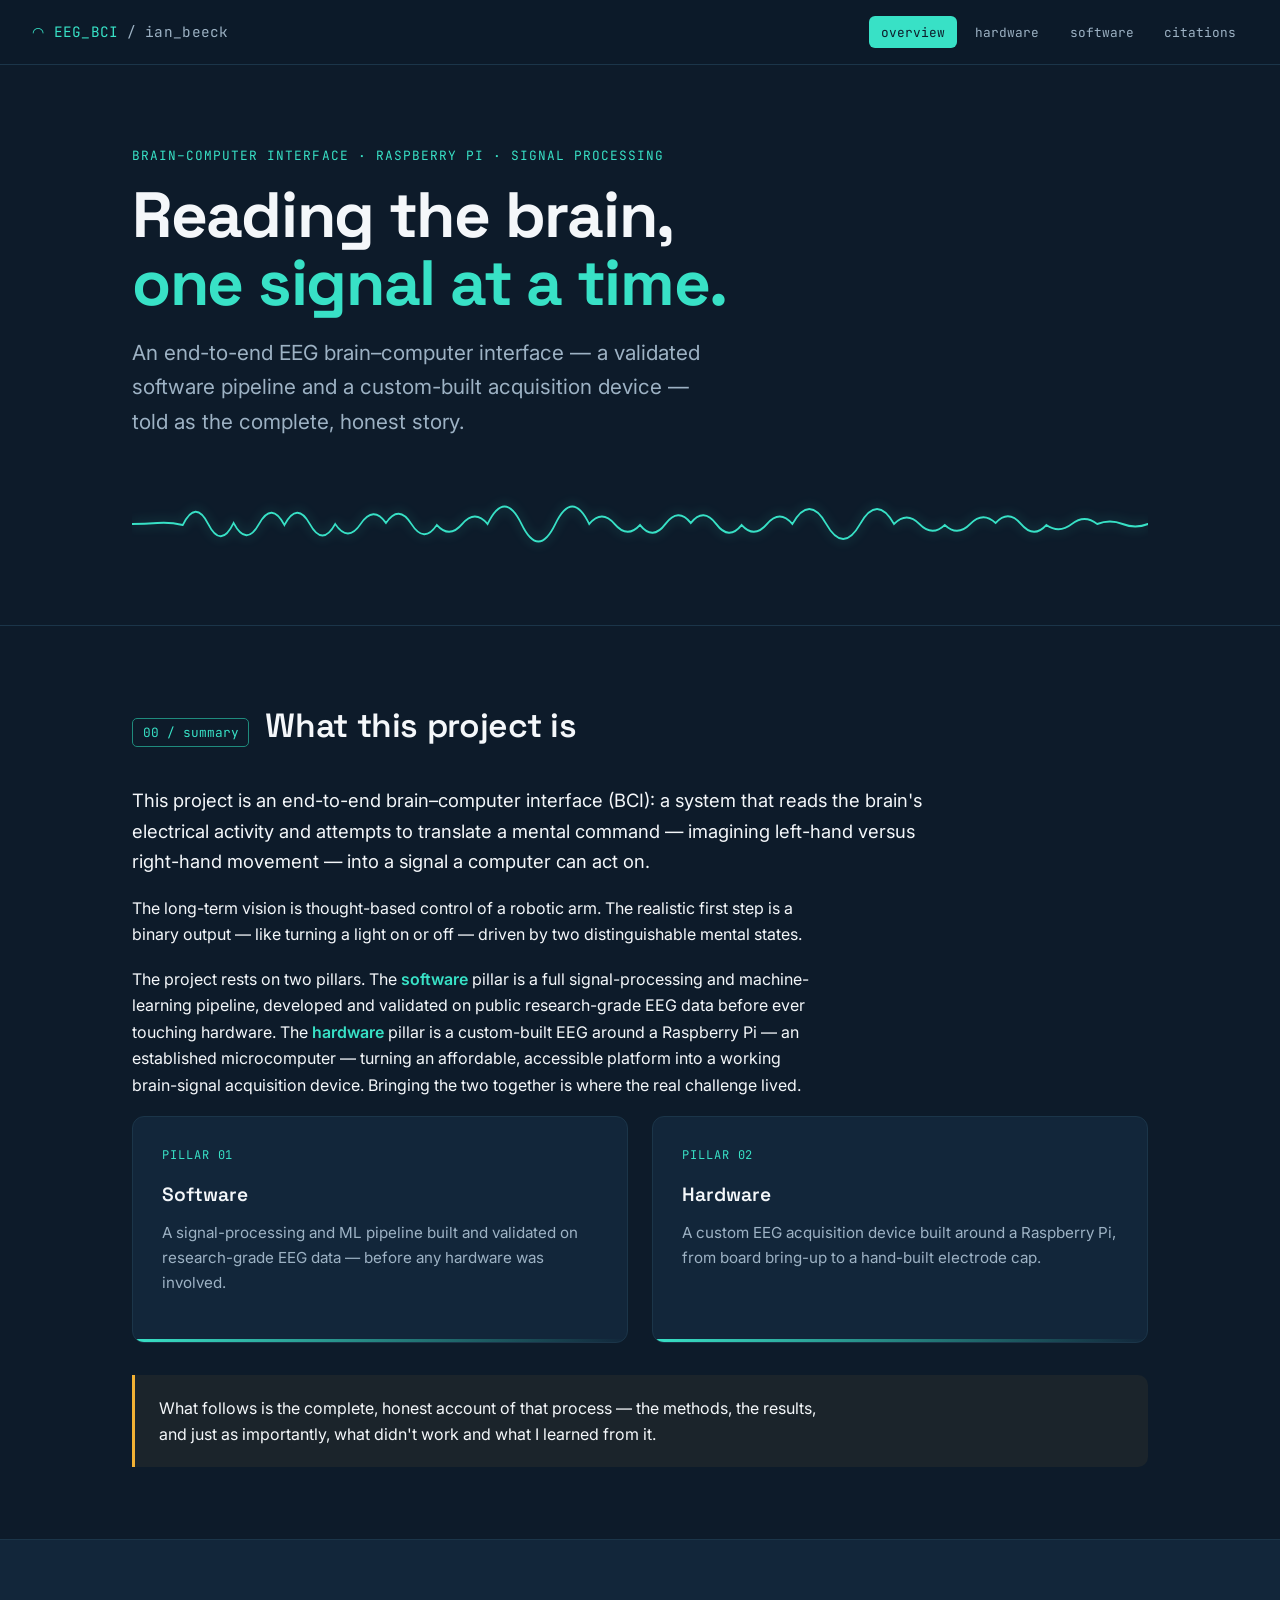
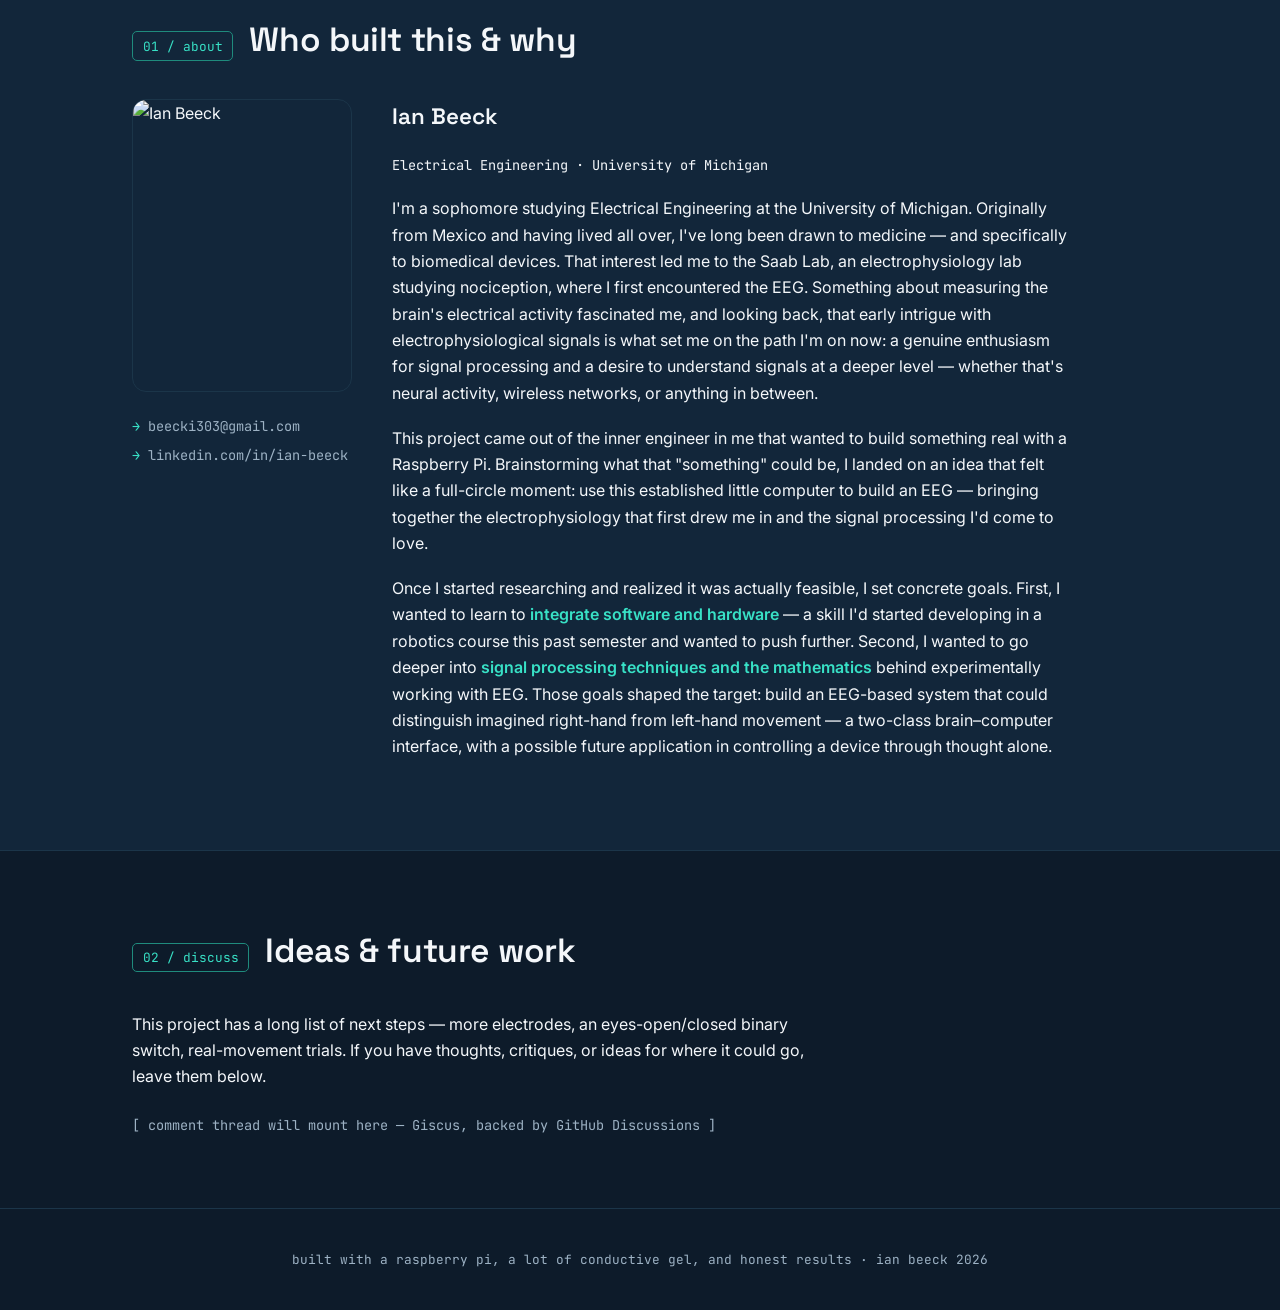
==== docs/index.html @ 904d2902 "Add BCI portfolio website" ====
<!DOCTYPE html>
<html lang="en">
<head>
<meta charset="UTF-8" />
<meta name="viewport" content="width=device-width, initial-scale=1.0" />
<title>Ian Beeck — Custom EEG Brain-Computer Interface</title>
<link rel="stylesheet" href="style.css" />
</head>
<body>

<!-- ===== Navigation ===== -->
<nav class="nav">
  <a class="nav__brand" href="index.html">◠ EEG_BCI <span>/ ian_beeck</span></a>
  <div class="nav__links">
    <a href="index.html" class="active">overview</a>
    <a href="hardware.html">hardware</a>
    <a href="software.html">software</a>
    <a href="citations.html">citations</a>
  </div>
</nav>

<!-- ===== Hero ===== -->
<header class="hero">
  <div class="wrap">
    <div class="hero__eyebrow">Brain–Computer Interface · Raspberry Pi · Signal Processing</div>
    <h1>Reading the brain,<br /><span class="accent">one signal at a time.</span></h1>
    <p class="hero__lead">
      An end-to-end EEG brain–computer interface — a validated software pipeline
      and a custom-built acquisition device — told as the complete, honest story.
    </p>
    <!-- EEG waveform motif: a hand-drawn "alpha rhythm" trace -->
    <svg class="wave" viewBox="0 0 1200 90" preserveAspectRatio="none" aria-hidden="true">
      <path d="M0,45 Q15,45 30,44 T60,46 Q75,20 90,45 T120,44
               Q135,68 150,45 T180,46 Q195,22 210,45 T240,45
               Q255,64 270,45 T300,44 Q315,25 330,45 T360,46
               Q375,60 390,45 T420,45 Q440,10 460,45 Q480,80 500,45
               T540,45 Q555,30 570,45 T600,46 Q615,62 630,45 T660,44
               Q675,28 690,45 T720,46 Q735,60 750,45 T780,45
               Q800,15 820,45 Q840,75 860,45 T900,45 Q915,32 930,45
               T960,46 Q975,58 990,45 T1020,44 Q1035,30 1050,45
               T1080,46 Q1095,55 1110,45 T1140,45 Q1155,40 1170,45 T1200,45" />
    </svg>
  </div>
</header>

<!-- ===== Project Summary ===== -->
<section id="summary">
  <div class="wrap">
    <div class="section-head">
      <span class="section-head__tag">00 / summary</span>
      <h2>What this project is</h2>
    </div>
    <div class="prose">
      <p class="lead">
        This project is an end-to-end brain–computer interface (BCI): a system
        that reads the brain's electrical activity and attempts to translate a
        mental command — imagining left-hand versus right-hand movement — into a
        signal a computer can act on.
      </p>
      <p>
        The long-term vision is thought-based control of a robotic arm. The
        realistic first step is a binary output — like turning a light on or off
        — driven by two distinguishable mental states.
      </p>
      <p>
        The project rests on two pillars. The <strong>software</strong> pillar is
        a full signal-processing and machine-learning pipeline, developed and
        validated on public research-grade EEG data before ever touching
        hardware. The <strong>hardware</strong> pillar is a custom-built EEG
        around a Raspberry Pi — an established microcomputer — turning an
        affordable, accessible platform into a working brain-signal acquisition
        device. Bringing the two together is where the real challenge lived.
      </p>

      <div class="pillars">
        <div class="pillar">
          <div class="pillar__label">Pillar 01</div>
          <h3>Software</h3>
          <p>A signal-processing and ML pipeline built and validated on
             research-grade EEG data — before any hardware was involved.</p>
        </div>
        <div class="pillar">
          <div class="pillar__label">Pillar 02</div>
          <h3>Hardware</h3>
          <p>A custom EEG acquisition device built around a Raspberry Pi,
             from board bring-up to a hand-built electrode cap.</p>
        </div>
      </div>

      <div class="callout">
        <p>What follows is the complete, honest account of that process — the
           methods, the results, and just as importantly, what didn't work and
           what I learned from it.</p>
      </div>
    </div>
  </div>
</section>

<!-- ===== About / Why ===== -->
<section id="about" style="background: var(--ink-2); border-top: 1px solid var(--ink-3); border-bottom: 1px solid var(--ink-3);">
  <div class="wrap">
    <div class="section-head">
      <span class="section-head__tag">01 / about</span>
      <h2>Who built this &amp; why</h2>
    </div>

    <div class="profile">
      <div>
        <img class="profile__photo" src="images/ian.jpg" alt="Ian Beeck" />
        <div class="contact">
          <a href="mailto:beecki303@gmail.com">beecki303@gmail.com</a>
          <a href="https://www.linkedin.com/in/ian-beeck/" target="_blank" rel="noopener">linkedin.com/in/ian-beeck</a>
        </div>
      </div>

      <div class="prose">
        <p class="profile__name">Ian Beeck</p>
        <p class="profile__role">Electrical Engineering · University of Michigan</p>

        <p>
          I'm a sophomore studying Electrical Engineering at the University of
          Michigan. Originally from Mexico and having lived all over, I've long
          been drawn to medicine — and specifically to biomedical devices. That
          interest led me to the Saab Lab, an electrophysiology lab studying
          nociception, where I first encountered the EEG. Something about
          measuring the brain's electrical activity fascinated me, and looking
          back, that early intrigue with electrophysiological signals is what set
          me on the path I'm on now: a genuine enthusiasm for signal processing
          and a desire to understand signals at a deeper level — whether that's
          neural activity, wireless networks, or anything in between.
        </p>
        <p>
          This project came out of the inner engineer in me that wanted to build
          something real with a Raspberry Pi. Brainstorming what that "something"
          could be, I landed on an idea that felt like a full-circle moment: use
          this established little computer to build an EEG — bringing together the
          electrophysiology that first drew me in and the signal processing I'd
          come to love.
        </p>
        <p>
          Once I started researching and realized it was actually feasible, I set
          concrete goals. First, I wanted to learn to <strong>integrate software
          and hardware</strong> — a skill I'd started developing in a robotics
          course this past semester and wanted to push further. Second, I wanted
          to go deeper into <strong>signal processing techniques and the
          mathematics</strong> behind experimentally working with EEG. Those
          goals shaped the target: build an EEG-based system that could
          distinguish imagined right-hand from left-hand movement — a two-class
          brain–computer interface, with a possible future application in
          controlling a device through thought alone.
        </p>
      </div>
    </div>
  </div>
</section>

<!-- ===== Comments ===== -->
<section id="discuss">
  <div class="wrap">
    <div class="section-head">
      <span class="section-head__tag">02 / discuss</span>
      <h2>Ideas &amp; future work</h2>
    </div>
    <div class="prose comments-intro">
      <p>This project has a long list of next steps — more electrodes, an
         eyes-open/closed binary switch, real-movement trials. If you have
         thoughts, critiques, or ideas for where it could go, leave them below.</p>
    </div>
    <!-- Giscus comment widget mounts here (configured once Discussions is enabled) -->
    <div id="giscus-comments">
      <p style="font-family: var(--font-mono); font-size: 0.85rem; color: var(--muted);">
        [ comment thread will mount here — Giscus, backed by GitHub Discussions ]
      </p>
    </div>
  </div>
</section>

<footer>
  <div class="wrap">
    built with a raspberry pi, a lot of conductive gel, and honest results · ian beeck 2026
  </div>
</footer>

</body>
</html>
---- docs/style.css ----
/* ============================================================
   Custom EEG BCI Portfolio — shared styles
   Design direction: "lab instrument meets personal portfolio"
   Deep ink base, signal-trace cyan accent, EEG waveform motif,
   clean technical typography.
   ============================================================ */

@import url('https://fonts.googleapis.com/css2?family=Space+Grotesk:wght@400;500;600;700&family=Inter:wght@400;500;600&family=JetBrains+Mono:wght@400;500&display=swap');

:root {
  --ink:        #0d1b2a;   /* deep navy base */
  --ink-2:      #12263a;   /* raised panel */
  --ink-3:      #1b3549;   /* borders / lines */
  --paper:      #f4f7fa;   /* light text */
  --muted:      #9db2c4;   /* secondary text */
  --trace:      #38e1c6;   /* signal-trace cyan (primary accent) */
  --trace-dim:  #1f8b7d;
  --amber:      #f2b134;   /* secondary accent (highlights) */
  --coral:      #ff6b6b;   /* used sparingly for "what didn't work" honesty */

  --font-display: 'Space Grotesk', system-ui, sans-serif;
  --font-body: 'Inter', system-ui, sans-serif;
  --font-mono: 'JetBrains Mono', ui-monospace, monospace;

  --maxw: 1080px;
}

* { box-sizing: border-box; margin: 0; padding: 0; }

html { scroll-behavior: smooth; }

body {
  background: var(--ink);
  color: var(--paper);
  font-family: var(--font-body);
  line-height: 1.65;
  -webkit-font-smoothing: antialiased;
  overflow-x: hidden;
}

/* ---------- Top navigation ---------- */
.nav {
  position: sticky;
  top: 0;
  z-index: 50;
  display: flex;
  align-items: center;
  justify-content: space-between;
  padding: 1rem 2rem;
  background: rgba(13, 27, 42, 0.82);
  backdrop-filter: blur(10px);
  border-bottom: 1px solid var(--ink-3);
}
.nav__brand {
  font-family: var(--font-mono);
  font-size: 0.9rem;
  letter-spacing: 0.02em;
  color: var(--trace);
  text-decoration: none;
  display: flex;
  align-items: center;
  gap: 0.5rem;
}
.nav__brand span { color: var(--muted); }
.nav__links { display: flex; gap: 0.4rem; flex-wrap: wrap; }
.nav__links a {
  font-family: var(--font-mono);
  font-size: 0.8rem;
  color: var(--muted);
  text-decoration: none;
  padding: 0.35rem 0.75rem;
  border-radius: 6px;
  transition: color 0.2s, background 0.2s;
}
.nav__links a:hover { color: var(--paper); background: var(--ink-2); }
.nav__links a.active { color: var(--ink); background: var(--trace); }

/* ---------- Layout ---------- */
.wrap { max-width: var(--maxw); margin: 0 auto; padding: 0 2rem; }
section { padding: 4.5rem 0; }

/* ---------- Hero ---------- */
.hero {
  position: relative;
  padding: 5rem 0 3.5rem;
  border-bottom: 1px solid var(--ink-3);
  overflow: hidden;
}
.hero__eyebrow {
  font-family: var(--font-mono);
  font-size: 0.8rem;
  color: var(--trace);
  letter-spacing: 0.08em;
  text-transform: uppercase;
  margin-bottom: 1rem;
}
.hero h1 {
  font-family: var(--font-display);
  font-weight: 700;
  font-size: clamp(2.2rem, 6vw, 4rem);
  line-height: 1.05;
  letter-spacing: -0.02em;
  margin-bottom: 1.2rem;
}
.hero h1 .accent { color: var(--trace); }
.hero__lead {
  font-size: clamp(1.05rem, 2vw, 1.3rem);
  color: var(--muted);
  max-width: 46ch;
}

/* EEG waveform motif in hero */
.wave {
  width: 100%;
  height: 90px;
  margin-top: 2.5rem;
  display: block;
}
.wave path {
  fill: none;
  stroke: var(--trace);
  stroke-width: 2;
  stroke-linecap: round;
  filter: drop-shadow(0 0 6px rgba(56, 225, 198, 0.4));
  stroke-dasharray: 2400;
  stroke-dashoffset: 2400;
  animation: trace 3.5s ease-out forwards;
}
@keyframes trace { to { stroke-dashoffset: 0; } }

/* ---------- Section headings ---------- */
.section-head {
  display: flex;
  align-items: baseline;
  gap: 1rem;
  margin-bottom: 2rem;
}
.section-head__tag {
  font-family: var(--font-mono);
  font-size: 0.8rem;
  color: var(--trace);
  border: 1px solid var(--trace-dim);
  border-radius: 5px;
  padding: 0.2rem 0.6rem;
  white-space: nowrap;
}
.section-head h2 {
  font-family: var(--font-display);
  font-weight: 600;
  font-size: clamp(1.5rem, 3vw, 2.1rem);
  letter-spacing: -0.01em;
}

/* ---------- Prose ---------- */
.prose p { margin-bottom: 1.15rem; color: var(--paper); max-width: 68ch; }
.prose p.lead { font-size: 1.15rem; color: var(--paper); }
.prose strong { color: var(--trace); font-weight: 600; }
.prose .honest { color: var(--amber); font-weight: 500; }

/* ---------- About / profile ---------- */
.profile {
  display: grid;
  grid-template-columns: 220px 1fr;
  gap: 2.5rem;
  align-items: start;
}
.profile__photo {
  width: 100%;
  border-radius: 14px;
  border: 1px solid var(--ink-3);
  display: block;
  aspect-ratio: 3 / 4;
  object-fit: cover;
}
.profile__name {
  font-family: var(--font-display);
  font-weight: 600;
  font-size: 1.4rem;
  margin-bottom: 0.2rem;
}
.profile__role {
  font-family: var(--font-mono);
  font-size: 0.85rem;
  color: var(--trace);
  margin-bottom: 1.2rem;
}
.contact {
  display: flex;
  flex-direction: column;
  gap: 0.4rem;
  margin-top: 1.4rem;
  font-family: var(--font-mono);
  font-size: 0.85rem;
}
.contact a { color: var(--muted); text-decoration: none; transition: color 0.2s; }
.contact a:hover { color: var(--trace); }
.contact a::before { content: "→ "; color: var(--trace); }

/* ---------- Pillars ---------- */
.pillars {
  display: grid;
  grid-template-columns: 1fr 1fr;
  gap: 1.5rem;
  margin-top: 1rem;
}
.pillar {
  background: var(--ink-2);
  border: 1px solid var(--ink-3);
  border-radius: 12px;
  padding: 1.8rem;
  position: relative;
  overflow: hidden;
}
.pillar__label {
  font-family: var(--font-mono);
  font-size: 0.75rem;
  text-transform: uppercase;
  letter-spacing: 0.08em;
  color: var(--trace);
  margin-bottom: 0.8rem;
}
.pillar h3 {
  font-family: var(--font-display);
  font-size: 1.2rem;
  font-weight: 600;
  margin-bottom: 0.6rem;
}
.pillar p { color: var(--muted); font-size: 0.95rem; }
.pillar::after {
  content: "";
  position: absolute;
  left: 0; bottom: 0;
  height: 3px; width: 100%;
  background: linear-gradient(90deg, var(--trace), transparent);
}

/* ---------- Honesty callout ---------- */
.callout {
  border-left: 3px solid var(--amber);
  background: rgba(242, 177, 52, 0.06);
  padding: 1.2rem 1.5rem;
  border-radius: 0 10px 10px 0;
  margin-top: 2rem;
}
.callout p { color: var(--paper); margin: 0; }

/* ---------- Comments ---------- */
.comments-intro { margin-bottom: 1.5rem; }

/* ---------- Footer ---------- */
footer {
  border-top: 1px solid var(--ink-3);
  padding: 2.5rem 0;
  color: var(--muted);
  font-family: var(--font-mono);
  font-size: 0.8rem;
  text-align: center;
}

/* ---------- Responsive ---------- */
@media (max-width: 720px) {
  .profile { grid-template-columns: 1fr; }
  .profile__photo { max-width: 220px; }
  .pillars { grid-template-columns: 1fr; }
  .nav { padding: 0.8rem 1rem; flex-direction: column; gap: 0.6rem; }
  .wrap { padding: 0 1.2rem; }
}

/* ---------- Reduced motion ---------- */
@media (prefers-reduced-motion: reduce) {
  .wave path { animation: none; stroke-dashoffset: 0; }
  html { scroll-behavior: auto; }
}

/* ============================================================
   Hardware page
   ============================================================ */

/* Wide labeled figure */
.figure { margin-top: 1.5rem; }
.figure img {
  width: 100%;
  border-radius: 12px;
  border: 1px solid var(--ink-3);
  display: block;
}
.figure figcaption {
  font-family: var(--font-mono);
  font-size: 0.8rem;
  color: var(--muted);
  margin-top: 0.8rem;
  text-align: center;
}
.figure--wide img { max-height: 560px; object-fit: contain; background: var(--ink); }

/* Component grid: two columns, color-coded boxes */
.components-grid {
  display: grid;
  grid-template-columns: 1fr 1fr;
  gap: 1.5rem;
  margin-top: 1.5rem;
}
.comp {
  background: var(--ink);
  border: 1px solid var(--ink-3);
  border-radius: 14px;
  overflow: hidden;
  display: flex;
  flex-direction: column;
  border-top: 3px solid var(--trace);   /* default accent, overridden per-type */
}
.comp__media {
  background: #0a1521;
  border-bottom: 1px solid var(--ink-3);
}
.comp__media img {
  width: 100%;
  height: 240px;
  object-fit: cover;
  display: block;
}
.comp__body { padding: 1.5rem; }
.comp__tag {
  font-family: var(--font-mono);
  font-size: 0.72rem;
  text-transform: uppercase;
  letter-spacing: 0.08em;
  margin-bottom: 0.6rem;
}
.comp h3 {
  font-family: var(--font-display);
  font-size: 1.2rem;
  font-weight: 600;
  margin-bottom: 0.6rem;
}
.comp p { color: var(--muted); font-size: 0.95rem; }
.comp .mono { font-family: var(--font-mono); color: var(--paper); font-size: 0.9em; }
.comp p strong { color: var(--paper); font-weight: 600; }

/* Per-component color coding (top border + tag color) */
.comp--electrodes { border-top-color: var(--amber); }
.comp--electrodes .comp__tag { color: var(--amber); }
.comp--pieeg { border-top-color: var(--trace); }
.comp--pieeg .comp__tag { color: var(--trace); }
.comp--pi { border-top-color: #7aa2f7; }
.comp--pi .comp__tag { color: #7aa2f7; }
.comp--cap { border-top-color: var(--coral); }
.comp--cap .comp__tag { color: var(--coral); }

/* Build narrative */
.build-steps .step-h {
  font-family: var(--font-display);
  font-size: 1.15rem;
  font-weight: 600;
  color: var(--trace);
  margin: 2rem 0 0.7rem;
}
.build-steps .step-h:first-child { margin-top: 0.5rem; }
.honest-strong { color: var(--amber); }
.honest-good {
  font-family: var(--font-mono);
  font-size: 0.85rem;
  color: var(--trace);
  text-transform: uppercase;
  letter-spacing: 0.05em;
}
.honest-bad {
  font-family: var(--font-mono);
  font-size: 0.85rem;
  color: var(--coral);
  text-transform: uppercase;
  letter-spacing: 0.05em;
}
.inline-link { color: var(--trace); text-decoration: none; border-bottom: 1px solid var(--trace-dim); }
.inline-link:hover { border-bottom-color: var(--trace); }

@media (max-width: 720px) {
  .components-grid { grid-template-columns: 1fr; }
  .comp__media img { height: 200px; }
}

/* ============================================================
   Software page
   ============================================================ */

/* Two-up subcards (data sources) */
.subgrid {
  display: grid;
  grid-template-columns: 1fr 1fr;
  gap: 1.5rem;
  margin-top: 1.5rem;
}
.subcard {
  background: var(--ink-2);
  border: 1px solid var(--ink-3);
  border-radius: 12px;
  padding: 1.6rem;
  border-left: 3px solid var(--trace);
}
.subcard__tag {
  font-family: var(--font-mono);
  font-size: 0.72rem;
  text-transform: uppercase;
  letter-spacing: 0.06em;
  color: var(--trace);
  margin-bottom: 0.6rem;
}
.subcard h3 {
  font-family: var(--font-display);
  font-size: 1.15rem;
  font-weight: 600;
  margin-bottom: 0.5rem;
}
.subcard p { color: var(--muted); font-size: 0.95rem; }
.subcard .mono { font-family: var(--font-mono); color: var(--paper); font-size: 0.9em; }

/* On ink-2 sections, subcards need a darker base to separate */
#pipeline .subcard { background: var(--ink); }

/* Code blocks — styled like a code editor, distinct from the page */
.code {
  margin: 1.8rem 0;
  border: 1px solid #24445e;
  border-radius: 12px;
  overflow: hidden;
  background: #071019;                 /* darker than page — reads as "terminal/editor" */
  box-shadow: 0 12px 32px rgba(0, 0, 0, 0.35);
}
.code__head {
  display: flex;
  align-items: center;
  gap: 0.8rem;
  font-family: var(--font-mono);
  font-size: 0.78rem;
  color: var(--muted);
  padding: 0.7rem 1rem;
  background: #0d1a26;
  border-bottom: 1px solid #24445e;
}
/* traffic-light window dots */
.code__dots { display: flex; gap: 0.4rem; }
.code__dots i {
  width: 11px; height: 11px; border-radius: 50%; display: block;
}
.code__dots i:nth-child(1) { background: #ff5f57; }
.code__dots i:nth-child(2) { background: #febc2e; }
.code__dots i:nth-child(3) { background: #28c840; }
.code__file { color: #cfe3ee; }
.code__lang {
  margin-left: auto;
  font-size: 0.72rem;
  text-transform: uppercase;
  letter-spacing: 0.08em;
  color: var(--trace);
  border: 1px solid var(--trace-dim);
  border-radius: 4px;
  padding: 0.1rem 0.5rem;
}
.code pre {
  margin: 0;
  padding: 1.3rem 1.4rem;
  overflow-x: auto;
}
.code code {
  font-family: var(--font-mono);
  font-size: 0.82rem;
  line-height: 1.7;
  color: #b9d2e2;
}
.code pre::-webkit-scrollbar { height: 8px; }
.code pre::-webkit-scrollbar-thumb { background: #24445e; border-radius: 4px; }

/* --- Python syntax highlighting (token classes) --- */
.tok-kw   { color: #ff9d6f; }   /* keywords: import, for, def, if */
.tok-str  { color: #7fe3b0; }   /* strings */
.tok-num  { color: #f2b134; }   /* numbers */
.tok-com  { color: #5f7a8c; font-style: italic; }  /* comments */
.tok-fn   { color: #6fd3e1; }   /* function / attribute calls */
.tok-bi   { color: #c39bff; }   /* builtins / modules */

/* figures on software use contain so full plots show */
#classify .figure img, #results .figure img {
  background: #fff;
  padding: 0.5rem;
  object-fit: contain;
  max-height: 620px;
}

sup a { text-decoration: none; }

@media (max-width: 720px) {
  .subgrid { grid-template-columns: 1fr; }
  .code code { font-size: 0.72rem; }
}

/* ============================================================
   Citations page
   ============================================================ */
.refs { list-style: none; margin-top: 1.5rem; display: flex; flex-direction: column; gap: 1rem; }
.ref {
  display: grid;
  grid-template-columns: 160px 1fr;
  gap: 1.5rem;
  background: var(--ink);
  border: 1px solid var(--ink-3);
  border-radius: 12px;
  padding: 1.4rem 1.6rem;
}
#learning .ref { background: var(--ink); }
.ref__type {
  font-family: var(--font-mono);
  font-size: 0.72rem;
  text-transform: uppercase;
  letter-spacing: 0.06em;
  color: var(--trace);
  padding-top: 0.2rem;
}
.ref__body h3 {
  font-family: var(--font-display);
  font-size: 1.05rem;
  font-weight: 600;
  margin-bottom: 0.4rem;
}
.ref__body p { color: var(--muted); font-size: 0.92rem; margin-bottom: 0.5rem; }
.ref__note { color: var(--amber); font-family: var(--font-mono); font-size: 0.8rem; }
.ref__link {
  font-family: var(--font-mono);
  font-size: 0.8rem;
  color: var(--trace);
  text-decoration: none;
  border-bottom: 1px solid var(--trace-dim);
}
.ref__link:hover { color: var(--paper); }

/* tool grid */
.toolgrid {
  display: grid;
  grid-template-columns: repeat(auto-fill, minmax(230px, 1fr));
  gap: 1rem;
  margin-top: 1.5rem;
}
.tool {
  background: var(--ink-2);
  border: 1px solid var(--ink-3);
  border-radius: 10px;
  padding: 1.2rem;
  border-top: 2px solid var(--trace);
}
.tool h4 { font-family: var(--font-display); font-size: 1rem; margin-bottom: 0.4rem; }
.tool p { color: var(--muted); font-size: 0.85rem; margin-bottom: 0.6rem; }
.tool a { font-family: var(--font-mono); font-size: 0.78rem; color: var(--trace); text-decoration: none; }
.tool a:hover { color: var(--paper); }

/* function list */
.funclist { list-style: none; margin-top: 1rem; display: flex; flex-direction: column; gap: 0.5rem; }
.funclist li { color: var(--muted); font-size: 0.92rem; }
.funclist .mono { font-family: var(--font-mono); color: var(--paper); }
.funclist a { color: var(--trace); text-decoration: none; }
.funclist a:hover { text-decoration: underline; }

@media (max-width: 720px) {
  .ref { grid-template-columns: 1fr; gap: 0.5rem; }
}
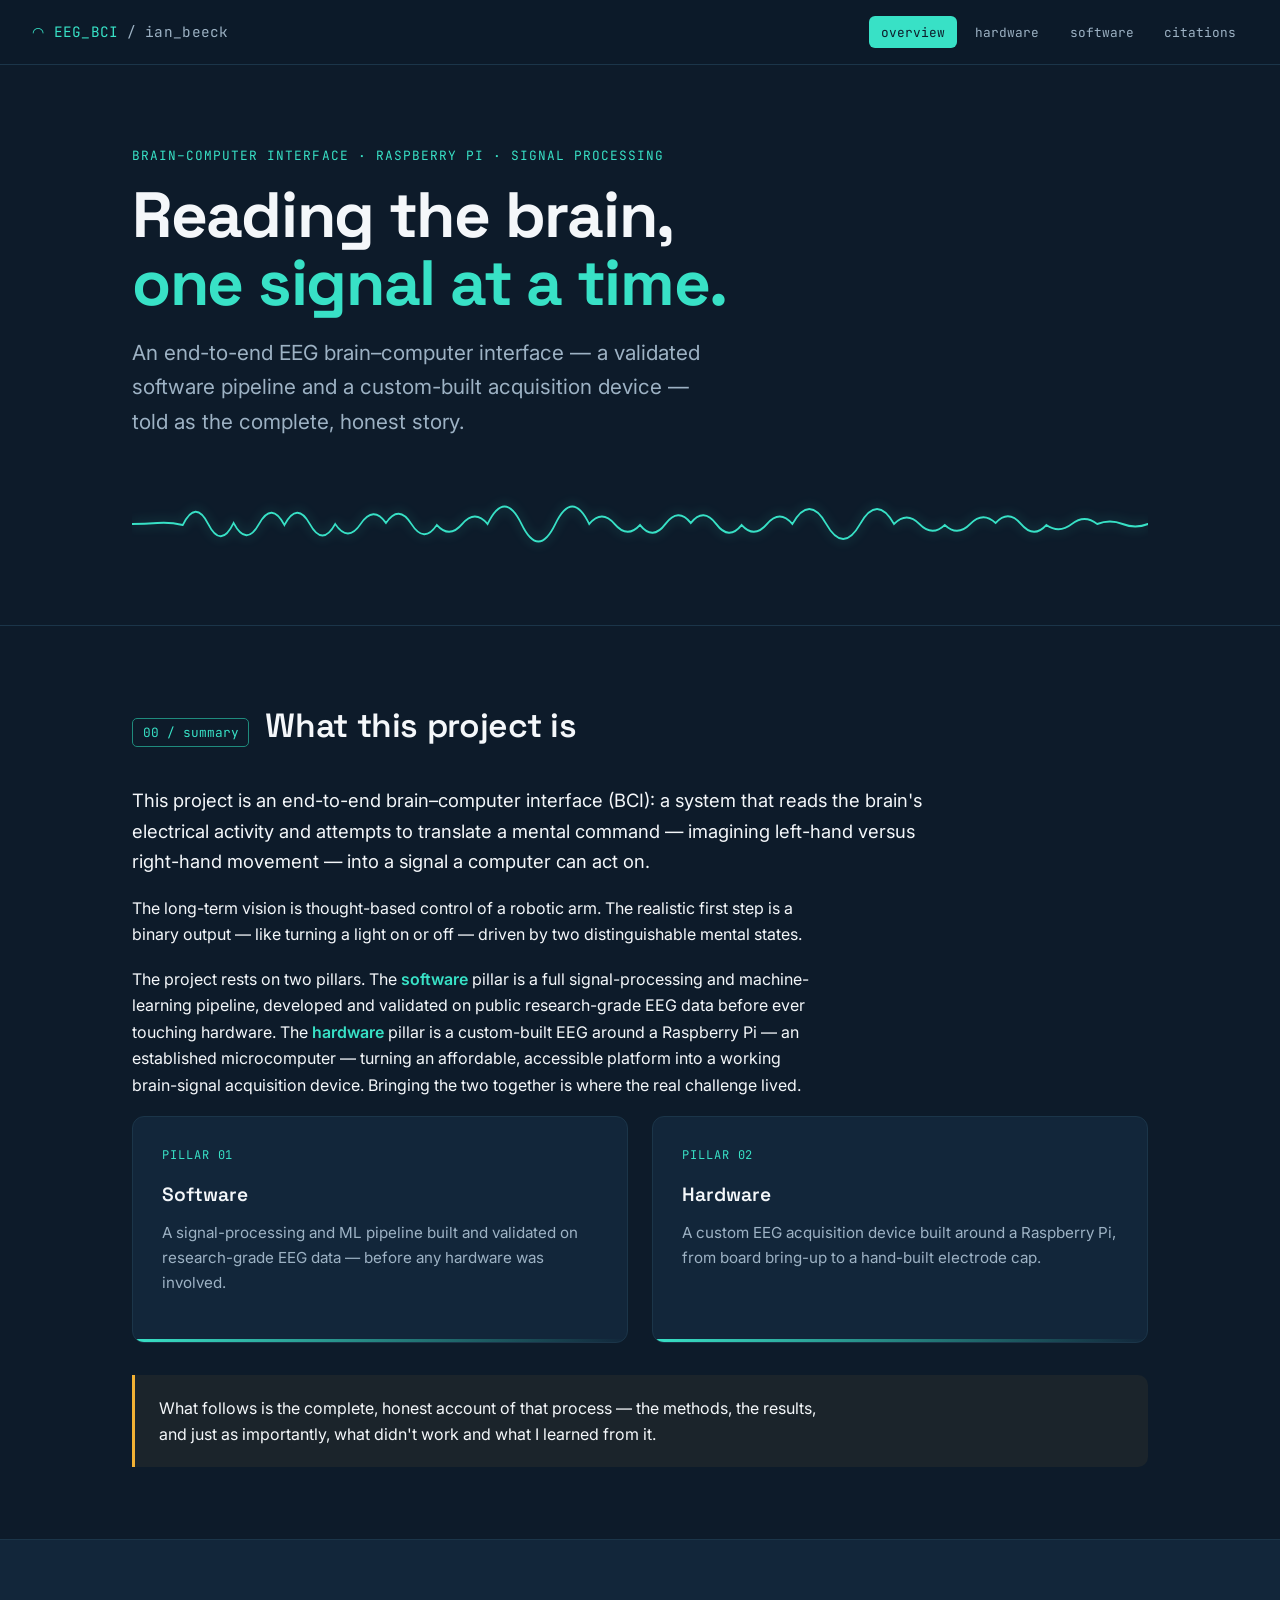
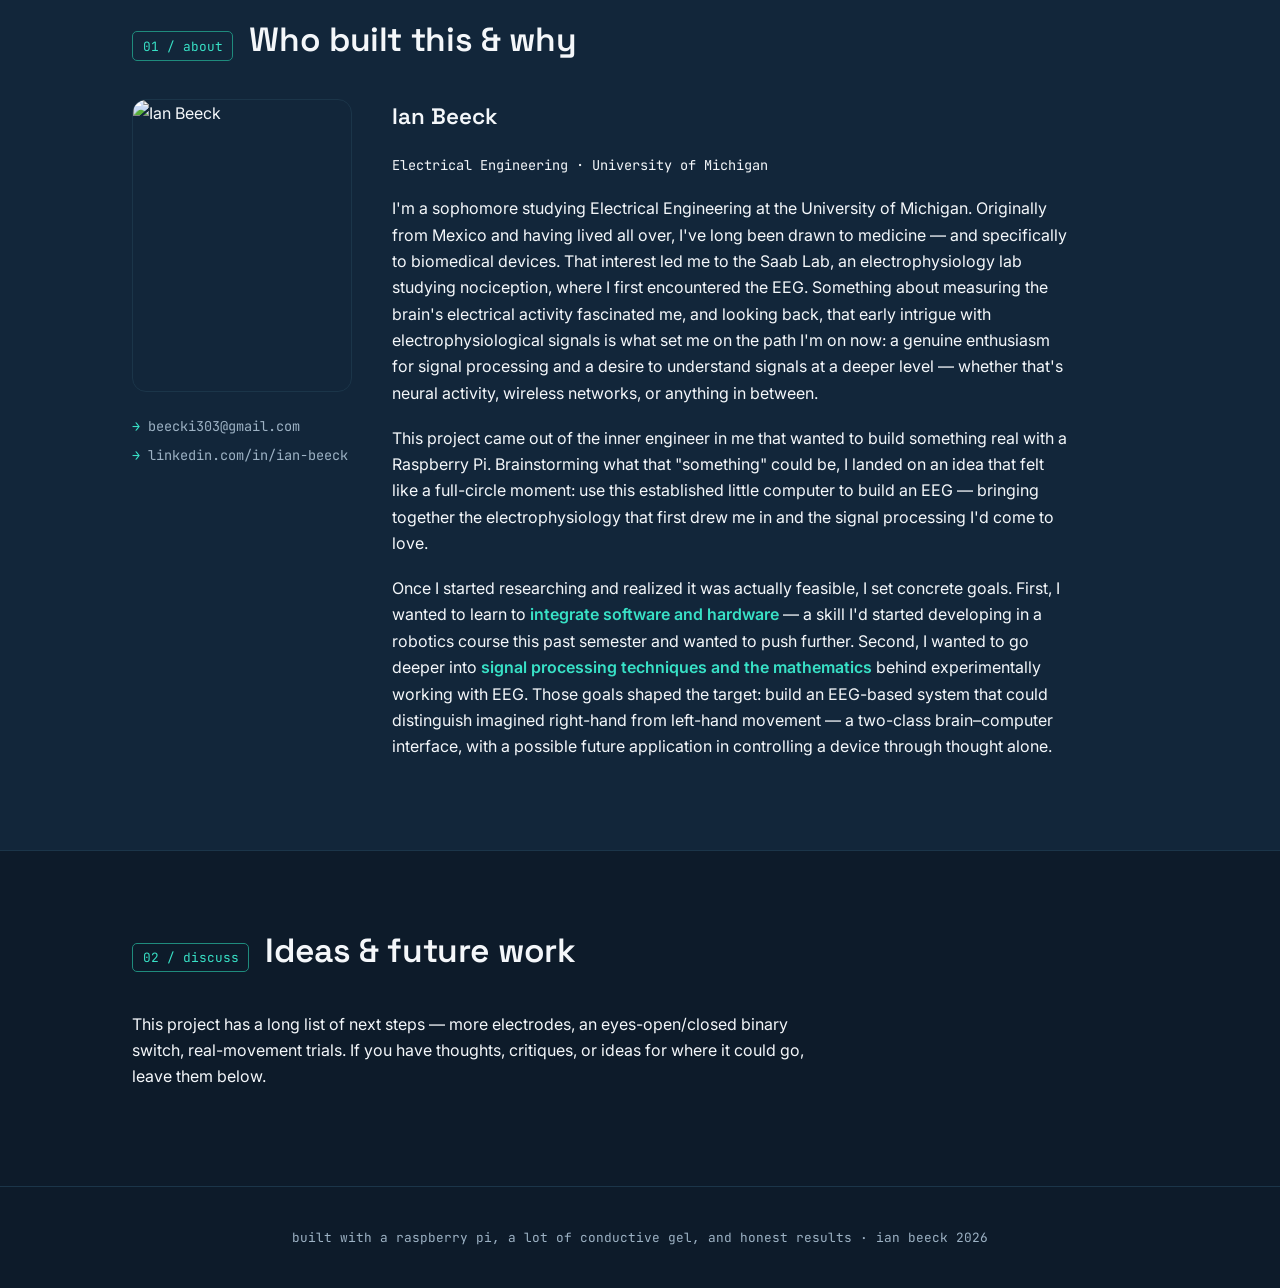
==== commit 9e7b55fc: "Integrate Giscus comment widget in index.html Added Giscus comment widget configuration to enable di" ====
--- a/docs/index.html
+++ b/docs/index.html
@@ -169,7 +169,21 @@
     <!-- Giscus comment widget mounts here (configured once Discussions is enabled) -->
     <div id="giscus-comments">
       <p style="font-family: var(--font-mono); font-size: 0.85rem; color: var(--muted);">
-        [ comment thread will mount here — Giscus, backed by GitHub Discussions ]
+        <script src="https://giscus.app/client.js"
+        data-repo="IbeeckC/EEG_BCI-pi"
+        data-repo-id="R_kgDOStTx1w"
+        data-category="Announcements"
+        data-category-id="DIC_kwDOStTx184DDFU8"
+        data-mapping="url"
+        data-strict="0"
+        data-reactions-enabled="1"
+        data-emit-metadata="0"
+        data-input-position="bottom"
+        data-theme="catppuccin_macchiato"
+        data-lang="en"
+        crossorigin="anonymous"
+        async>
+        </script>
       </p>
     </div>
   </div>
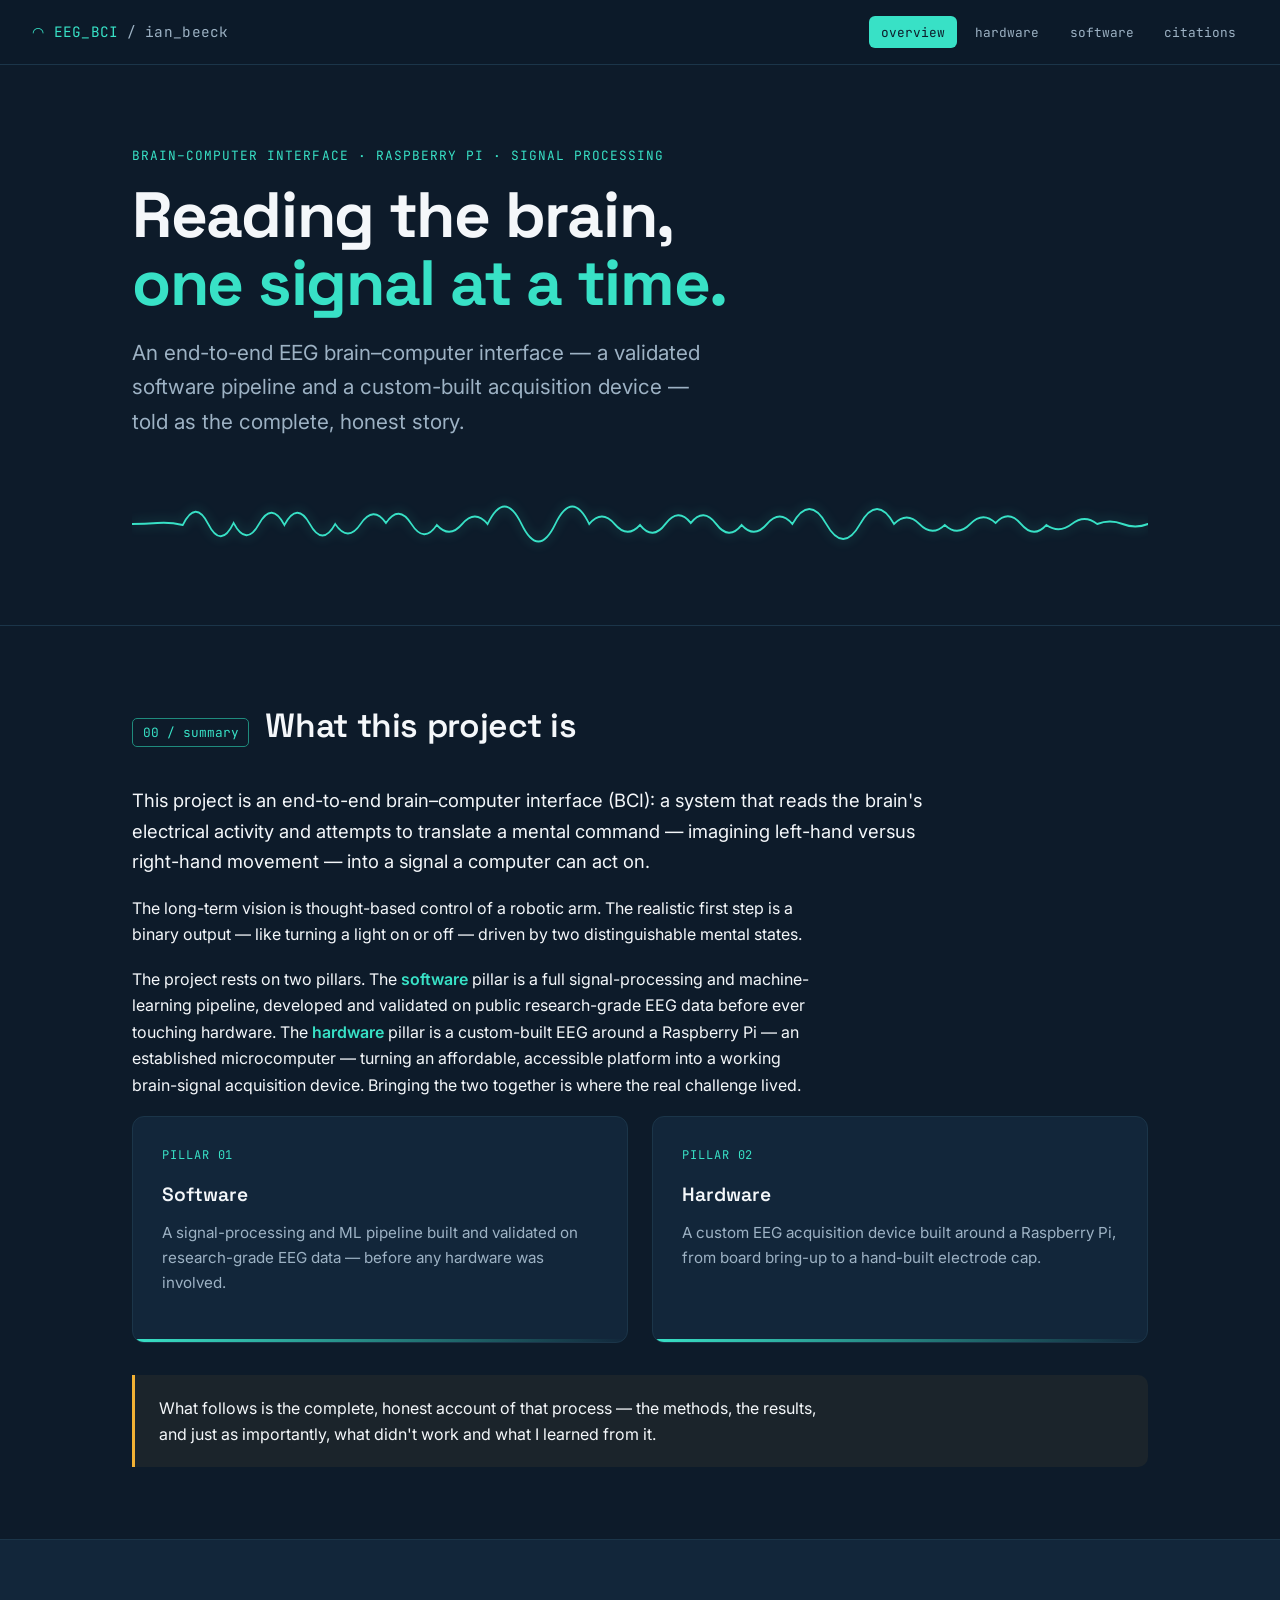
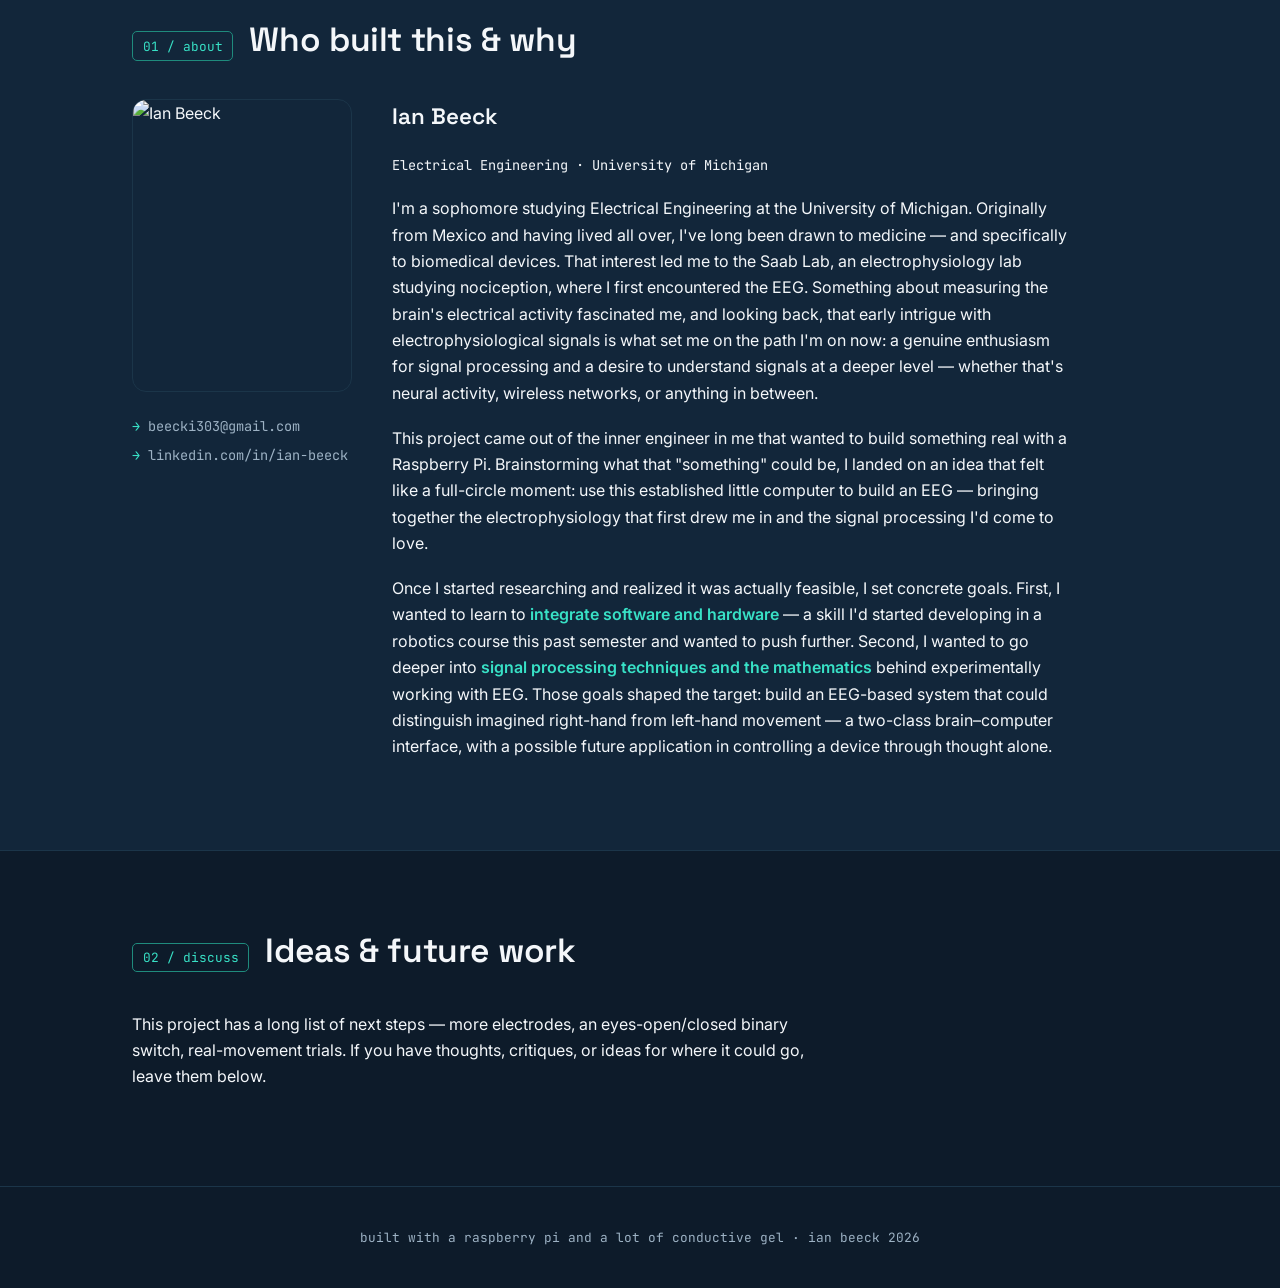
==== commit 4f473885: "Update footer text in index.html" ====
--- a/docs/index.html
+++ b/docs/index.html
@@ -191,7 +191,7 @@
 
 <footer>
   <div class="wrap">
-    built with a raspberry pi, a lot of conductive gel, and honest results · ian beeck 2026
+    built with a raspberry pi and a lot of conductive gel · ian beeck 2026
   </div>
 </footer>
 
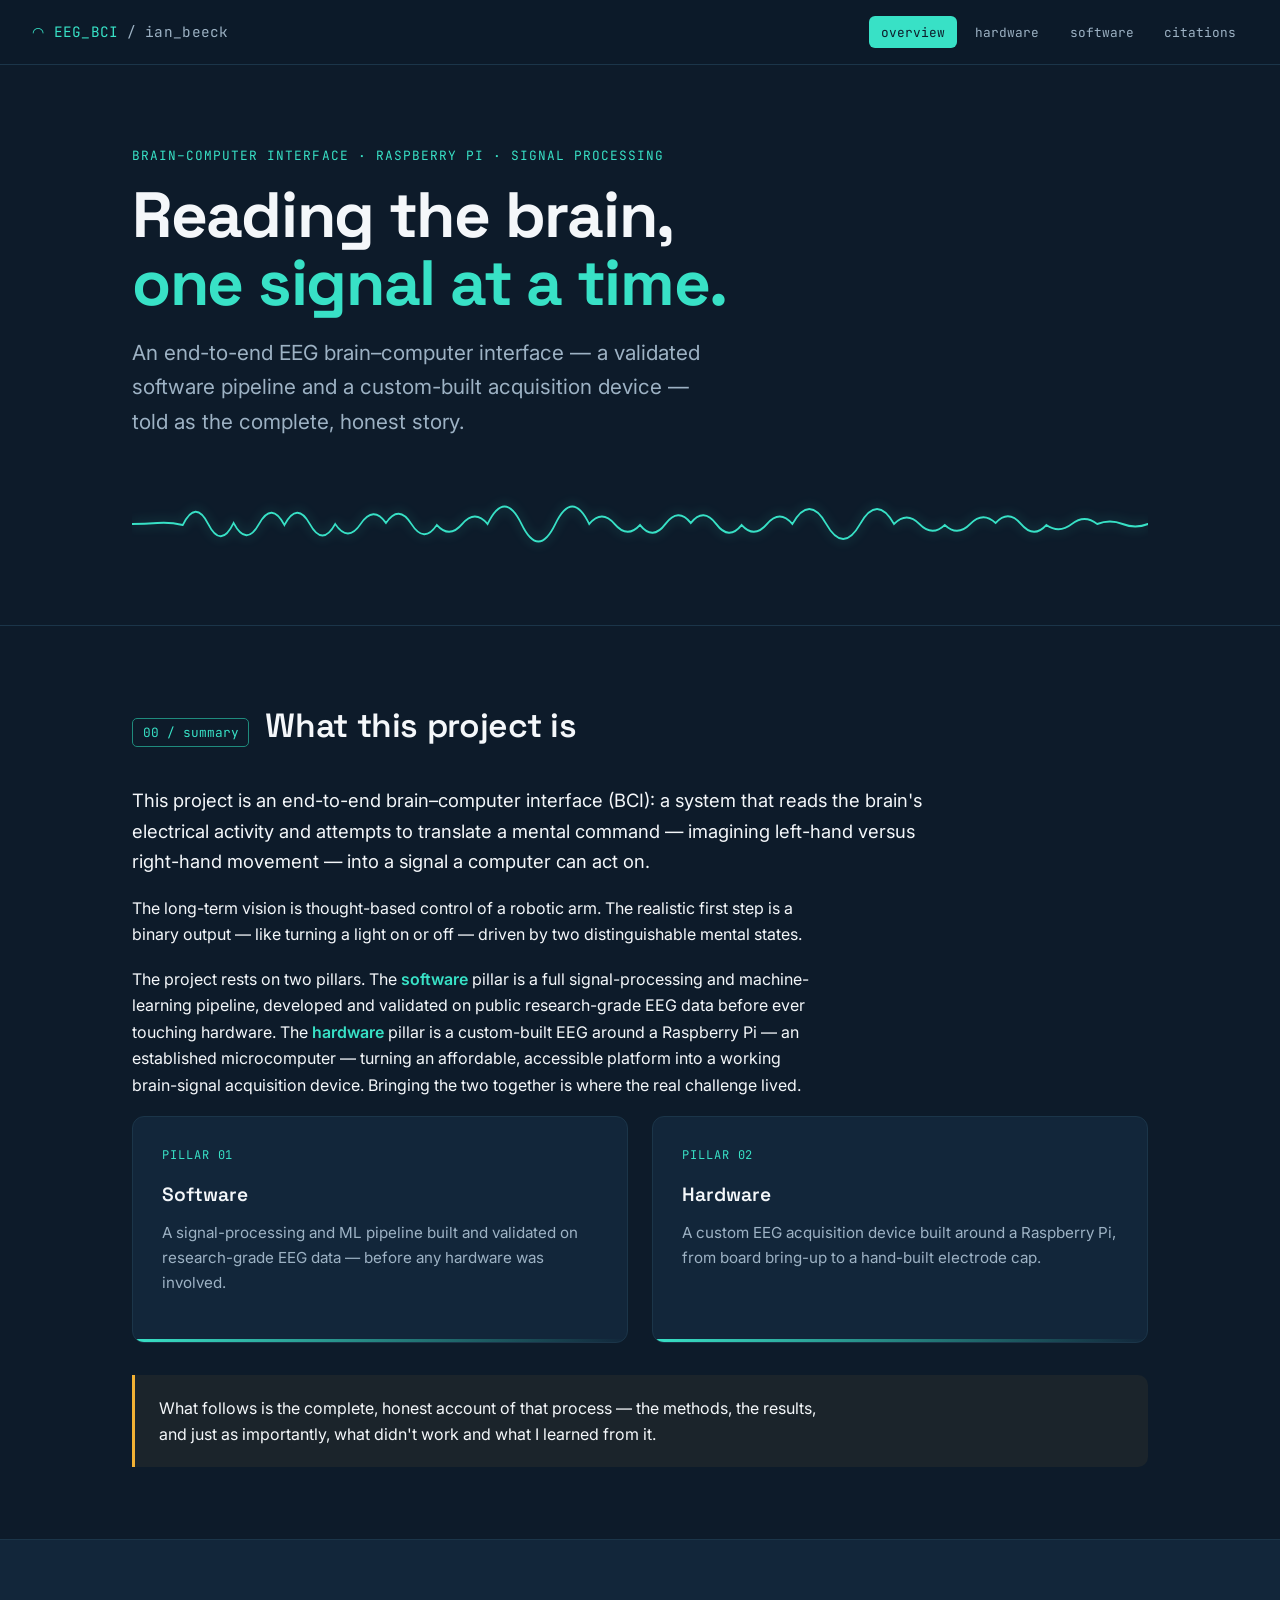
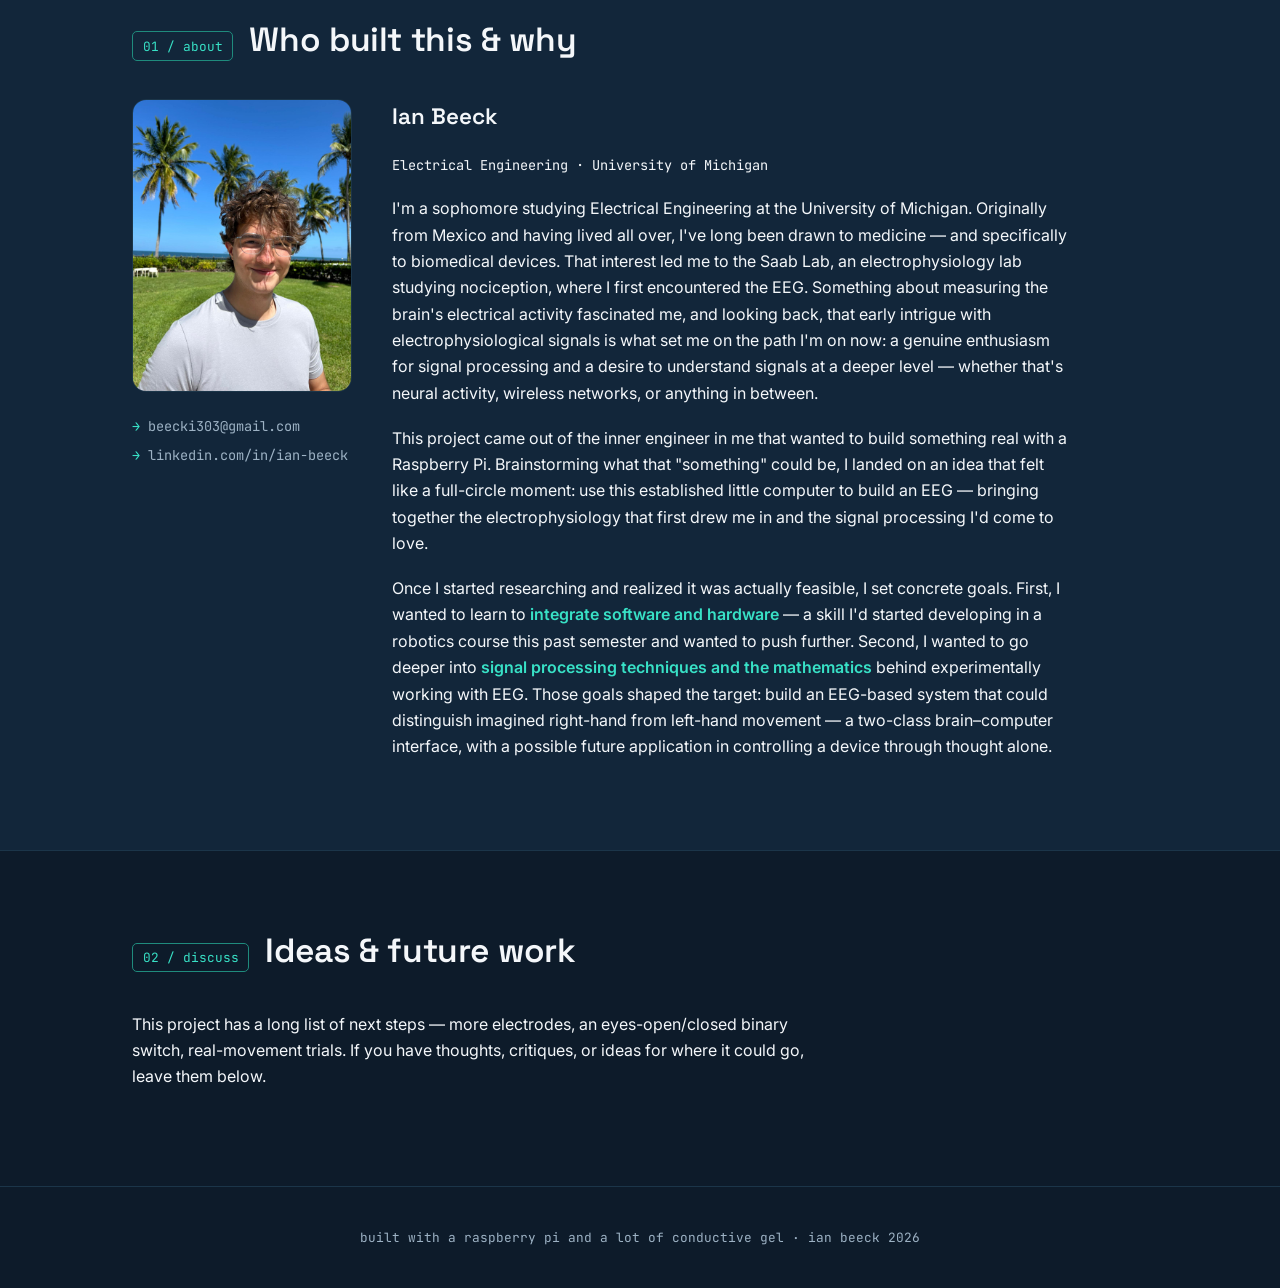
==== commit e9623d20: "Fix image filename case for profile photo" ====
--- a/docs/index.html
+++ b/docs/index.html
@@ -106,7 +106,7 @@
 
     <div class="profile">
       <div>
-        <img class="profile__photo" src="images/ian.jpg" alt="Ian Beeck" />
+        <img class="profile__photo" src="images/ian.JPG" alt="Ian Beeck" />
         <div class="contact">
           <a href="mailto:beecki303@gmail.com">beecki303@gmail.com</a>
           <a href="https://www.linkedin.com/in/ian-beeck/" target="_blank" rel="noopener">linkedin.com/in/ian-beeck</a>
--- a/docs/style.css
+++ b/docs/style.css
@@ -316,8 +316,8 @@
 .comp__media img {
   width: 100%;
   height: 240px;
-  object-fit: cover;
-  display: block;
+  object-fit: contain;
+  background: #0a1521;
 }
 .comp__body { padding: 1.5rem; }
 .comp__tag {
